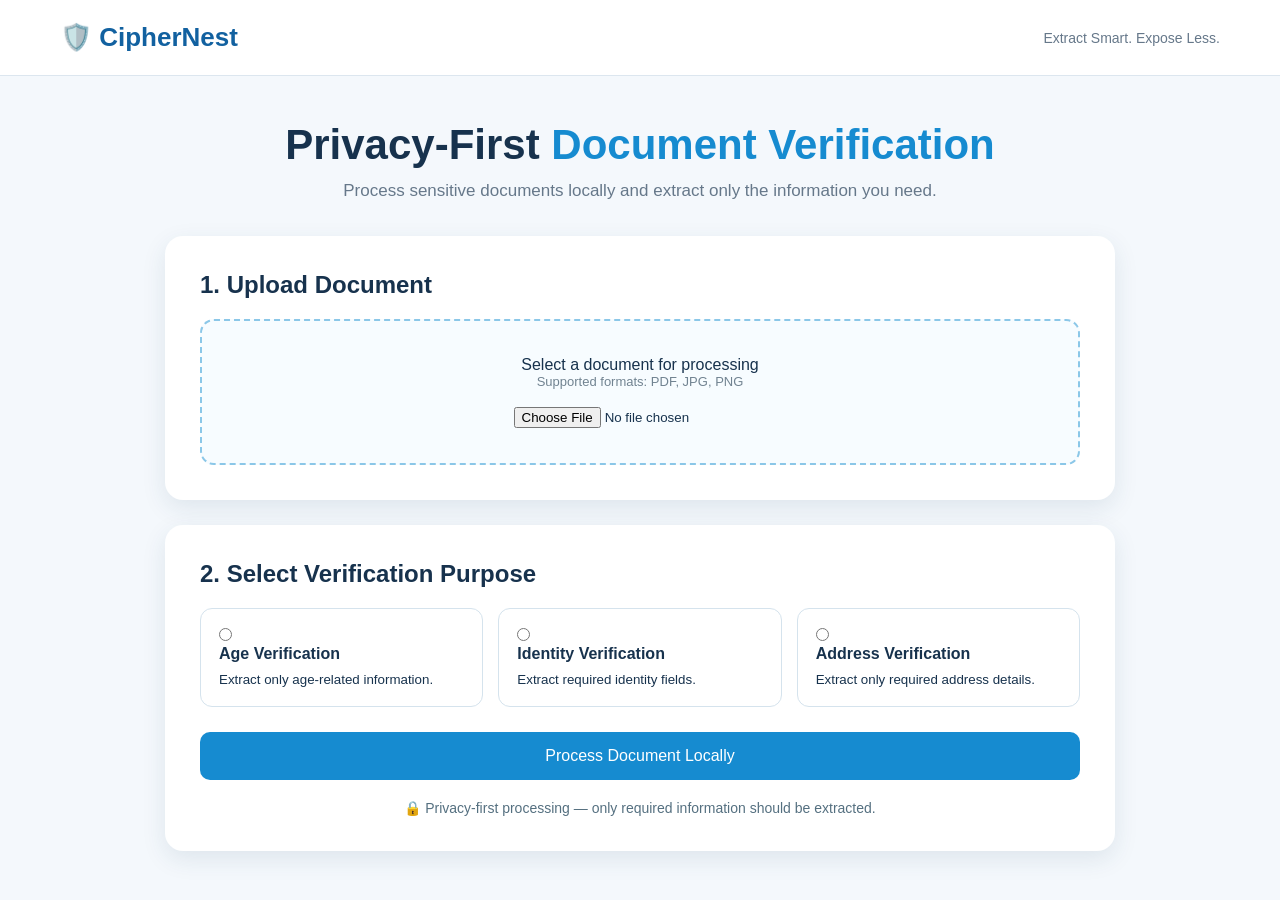
==== templates/index.html @ 23e9c2db "Initial CipherNest MVP" ====
<!DOCTYPE html>
<html lang="en">
<head>
    <meta charset="UTF-8">
    <meta name="viewport" content="width=device-width, initial-scale=1.0">

    <title>CipherNest</title>

    <style>
        * {
            box-sizing: border-box;
            margin: 0;
            padding: 0;
            font-family: Arial, sans-serif;
        }

        body {
            background: #f4f8fc;
            color: #17324d;
        }

        header {
            background: white;
            padding: 22px 60px;
            display: flex;
            justify-content: space-between;
            align-items: center;
            border-bottom: 1px solid #dce6ef;
        }

        .logo {
            font-size: 26px;
            font-weight: bold;
            color: #1261a0;
        }

        .tagline {
            color: #66788a;
            font-size: 14px;
        }

        .container {
            max-width: 1000px;
            margin: 45px auto;
            padding: 0 25px;
        }

        .hero {
            text-align: center;
            margin-bottom: 35px;
        }

        .hero h1 {
            font-size: 42px;
            margin-bottom: 12px;
        }

        .hero span {
            color: #168bd0;
        }

        .hero p {
            color: #66788a;
            font-size: 17px;
        }

        .card {
            background: white;
            padding: 35px;
            border-radius: 18px;
            box-shadow: 0 8px 25px rgba(30, 70, 100, 0.10);
            margin-bottom: 25px;
        }

        .card h2 {
            margin-bottom: 20px;
        }

        .upload-box {
            border: 2px dashed #8bc7e8;
            border-radius: 14px;
            padding: 35px;
            text-align: center;
            background: #f7fcff;
        }

        input[type="file"] {
            margin-top: 18px;
        }

        .purposes {
            display: grid;
            grid-template-columns: repeat(3, 1fr);
            gap: 15px;
            margin-top: 20px;
        }

        .purpose {
            border: 1px solid #d5e3ed;
            padding: 18px;
            border-radius: 12px;
            cursor: pointer;
            background: white;
        }

        .purpose:hover {
            border-color: #168bd0;
            background: #f3faff;
        }

        .purpose strong {
            display: block;
            margin-bottom: 7px;
        }

        button {
            width: 100%;
            margin-top: 25px;
            padding: 15px;
            border: none;
            border-radius: 10px;
            background: #168bd0;
            color: white;
            font-size: 16px;
            cursor: pointer;
        }

        button:hover {
            background: #126fa8;
        }

        .privacy {
            text-align: center;
            color: #557080;
            font-size: 14px;
            margin-top: 20px;
        }

        @media (max-width: 700px) {
            .purposes {
                grid-template-columns: 1fr;
            }

            header {
                padding: 20px;
            }

            .hero h1 {
                font-size: 32px;
            }
        }
    </style>
</head>

<body>

<header>
    <div class="logo">🛡️ CipherNest</div>
    <div class="tagline">Extract Smart. Expose Less.</div>
</header>

<div class="container">

    <div class="hero">
        <h1>
            Privacy-First <span>Document Verification</span>
        </h1>

        <p>
            Process sensitive documents locally and extract only the information you need.
        </p>
    </div>

    <form action="/process" method="POST" enctype="multipart/form-data">

        <div class="card">

            <h2>1. Upload Document</h2>

            <div class="upload-box">

                <p>Select a document for processing</p>

                <p style="font-size:13px; color:#718391;">
                    Supported formats: PDF, JPG, PNG
                </p>

                <input
                    type="file"
                    id="document"
                    name="document"
                    accept=".pdf,.jpg,.jpeg,.png"
                    required
                >

            </div>

        </div>

        <div class="card">

            <h2>2. Select Verification Purpose</h2>

            <div class="purposes">

                <label class="purpose">

                    <input
                        type="radio"
                        name="purpose"
                        value="age"
                        required
                    >

                    <strong>Age Verification</strong>

                    <small>
                        Extract only age-related information.
                    </small>

                </label>


                <label class="purpose">

                    <input
                        type="radio"
                        name="purpose"
                        value="identity"
                    >

                    <strong>Identity Verification</strong>

                    <small>
                        Extract required identity fields.
                    </small>

                </label>


                <label class="purpose">

                    <input
                        type="radio"
                        name="purpose"
                        value="address"
                    >

                    <strong>Address Verification</strong>

                    <small>
                        Extract only required address details.
                    </small>

                </label>

            </div>

            <button type="submit">
                Process Document Locally
            </button>

            <div class="privacy">
                🔒 Privacy-first processing — only required information should be extracted.
            </div>

        </div>

    </form>

</div>

</body>
</html>
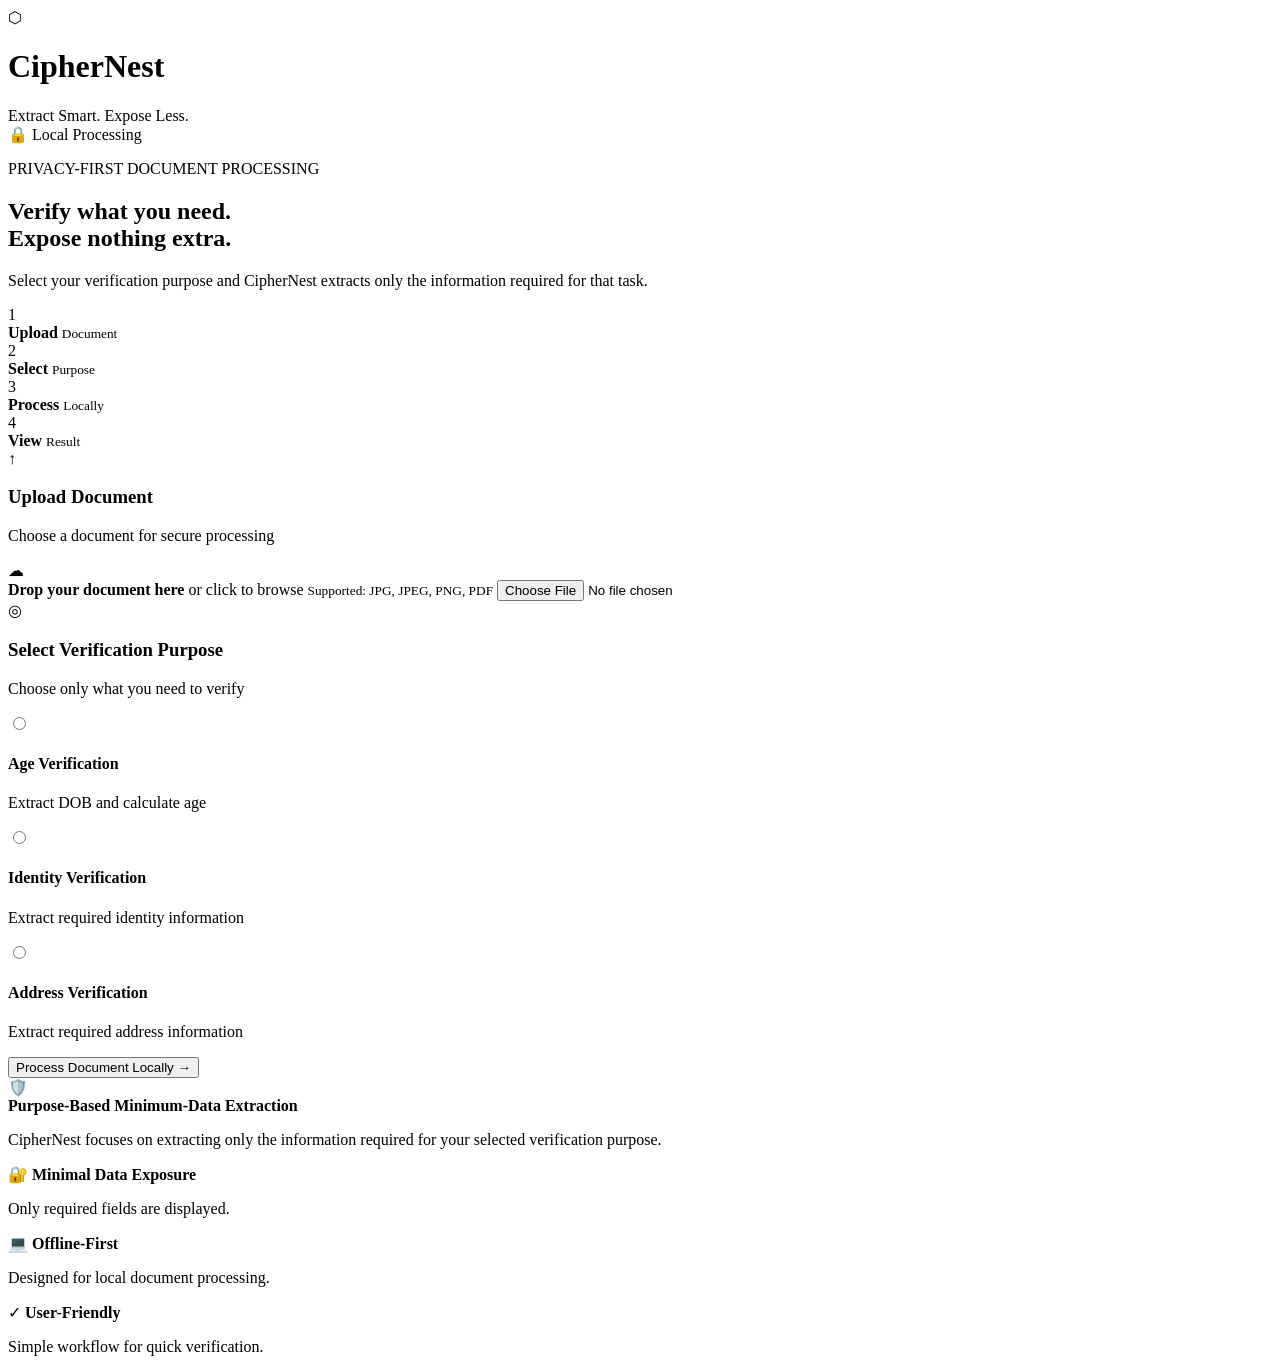
==== commit ec0ecbcd: "Update CipherNest UI and prototype" ====
--- a/templates/index.html
+++ b/templates/index.html
@@ -3,272 +3,248 @@
 <head>
     <meta charset="UTF-8">
     <meta name="viewport" content="width=device-width, initial-scale=1.0">
-
     <title>CipherNest</title>
 
-    <style>
-        * {
-            box-sizing: border-box;
-            margin: 0;
-            padding: 0;
-            font-family: Arial, sans-serif;
-        }
-
-        body {
-            background: #f4f8fc;
-            color: #17324d;
-        }
-
-        header {
-            background: white;
-            padding: 22px 60px;
-            display: flex;
-            justify-content: space-between;
-            align-items: center;
-            border-bottom: 1px solid #dce6ef;
-        }
-
-        .logo {
-            font-size: 26px;
-            font-weight: bold;
-            color: #1261a0;
-        }
-
-        .tagline {
-            color: #66788a;
-            font-size: 14px;
-        }
-
-        .container {
-            max-width: 1000px;
-            margin: 45px auto;
-            padding: 0 25px;
-        }
-
-        .hero {
-            text-align: center;
-            margin-bottom: 35px;
-        }
-
-        .hero h1 {
-            font-size: 42px;
-            margin-bottom: 12px;
-        }
-
-        .hero span {
-            color: #168bd0;
-        }
-
-        .hero p {
-            color: #66788a;
-            font-size: 17px;
-        }
-
-        .card {
-            background: white;
-            padding: 35px;
-            border-radius: 18px;
-            box-shadow: 0 8px 25px rgba(30, 70, 100, 0.10);
-            margin-bottom: 25px;
-        }
-
-        .card h2 {
-            margin-bottom: 20px;
-        }
-
-        .upload-box {
-            border: 2px dashed #8bc7e8;
-            border-radius: 14px;
-            padding: 35px;
-            text-align: center;
-            background: #f7fcff;
-        }
-
-        input[type="file"] {
-            margin-top: 18px;
-        }
-
-        .purposes {
-            display: grid;
-            grid-template-columns: repeat(3, 1fr);
-            gap: 15px;
-            margin-top: 20px;
-        }
-
-        .purpose {
-            border: 1px solid #d5e3ed;
-            padding: 18px;
-            border-radius: 12px;
-            cursor: pointer;
-            background: white;
-        }
-
-        .purpose:hover {
-            border-color: #168bd0;
-            background: #f3faff;
-        }
-
-        .purpose strong {
-            display: block;
-            margin-bottom: 7px;
-        }
-
-        button {
-            width: 100%;
-            margin-top: 25px;
-            padding: 15px;
-            border: none;
-            border-radius: 10px;
-            background: #168bd0;
-            color: white;
-            font-size: 16px;
-            cursor: pointer;
-        }
-
-        button:hover {
-            background: #126fa8;
-        }
-
-        .privacy {
-            text-align: center;
-            color: #557080;
-            font-size: 14px;
-            margin-top: 20px;
-        }
-
-        @media (max-width: 700px) {
-            .purposes {
-                grid-template-columns: 1fr;
-            }
-
-            header {
-                padding: 20px;
-            }
-
-            .hero h1 {
-                font-size: 32px;
-            }
-        }
-    </style>
+    <link rel="stylesheet"
+          href="{{ url_for('static', filename='style.css') }}">
 </head>
 
 <body>
 
-<header>
-    <div class="logo">🛡️ CipherNest</div>
-    <div class="tagline">Extract Smart. Expose Less.</div>
-</header>
-
-<div class="container">
-
-    <div class="hero">
-        <h1>
-            Privacy-First <span>Document Verification</span>
-        </h1>
-
-        <p>
-            Process sensitive documents locally and extract only the information you need.
-        </p>
-    </div>
-
-    <form action="/process" method="POST" enctype="multipart/form-data">
-
-        <div class="card">
-
-            <h2>1. Upload Document</h2>
-
-            <div class="upload-box">
-
-                <p>Select a document for processing</p>
-
-                <p style="font-size:13px; color:#718391;">
-                    Supported formats: PDF, JPG, PNG
+    <header class="navbar">
+        <div class="brand">
+            <div class="shield">⬡</div>
+            <div>
+                <h1>CipherNest</h1>
+                <span>Extract Smart. Expose Less.</span>
+            </div>
+        </div>
+
+        <div class="nav-status">
+            🔒 Local Processing
+        </div>
+    </header>
+
+
+    <main class="container">
+
+        <!-- Intro -->
+        <section class="hero">
+            <div>
+                <p class="tag">PRIVACY-FIRST DOCUMENT PROCESSING</p>
+                <h2>Verify what you need.<br>
+                    <span>Expose nothing extra.</span>
+                </h2>
+
+                <p class="hero-text">
+                    Select your verification purpose and CipherNest
+                    extracts only the information required for that task.
                 </p>
-
-                <input
-                    type="file"
-                    id="document"
-                    name="document"
-                    accept=".pdf,.jpg,.jpeg,.png"
-                    required
-                >
-
-            </div>
-
-        </div>
-
-        <div class="card">
-
-            <h2>2. Select Verification Purpose</h2>
-
-            <div class="purposes">
-
-                <label class="purpose">
+            </div>
+        </section>
+
+
+        <!-- Progress -->
+        <div class="steps">
+
+            <div class="step active">
+                <div class="step-number">1</div>
+                <div>
+                    <b>Upload</b>
+                    <small>Document</small>
+                </div>
+            </div>
+
+            <div class="line"></div>
+
+            <div class="step">
+                <div class="step-number">2</div>
+                <div>
+                    <b>Select</b>
+                    <small>Purpose</small>
+                </div>
+            </div>
+
+            <div class="line"></div>
+
+            <div class="step">
+                <div class="step-number">3</div>
+                <div>
+                    <b>Process</b>
+                    <small>Locally</small>
+                </div>
+            </div>
+
+            <div class="line"></div>
+
+            <div class="step">
+                <div class="step-number">4</div>
+                <div>
+                    <b>View</b>
+                    <small>Result</small>
+                </div>
+            </div>
+
+        </div>
+
+
+        <form action="/process"
+              method="POST"
+              enctype="multipart/form-data">
+
+
+            <!-- Upload -->
+            <section class="card upload-card">
+
+                <div class="section-title">
+                    <span class="icon">↑</span>
+                    <div>
+                        <h3>Upload Document</h3>
+                        <p>Choose a document for secure processing</p>
+                    </div>
+                </div>
+
+                <label class="upload-box">
+
+                    <div class="upload-icon">☁</div>
+
+                    <strong>Drop your document here</strong>
+
+                    <span>or click to browse</span>
+
+                    <small>Supported: JPG, JPEG, PNG, PDF</small>
 
                     <input
-                        type="radio"
-                        name="purpose"
-                        value="age"
+                        type="file"
+                        name="document"
+                        accept=".jpg,.jpeg,.png,.pdf"
                         required
                     >
 
-                    <strong>Age Verification</strong>
-
-                    <small>
-                        Extract only age-related information.
-                    </small>
-
                 </label>
 
-
-                <label class="purpose">
-
-                    <input
-                        type="radio"
-                        name="purpose"
-                        value="identity"
-                    >
-
-                    <strong>Identity Verification</strong>
-
-                    <small>
-                        Extract required identity fields.
-                    </small>
-
-                </label>
-
-
-                <label class="purpose">
-
-                    <input
-                        type="radio"
-                        name="purpose"
-                        value="address"
-                    >
-
-                    <strong>Address Verification</strong>
-
-                    <small>
-                        Extract only required address details.
-                    </small>
-
-                </label>
-
-            </div>
-
-            <button type="submit">
-                Process Document Locally
-            </button>
-
-            <div class="privacy">
-                🔒 Privacy-first processing — only required information should be extracted.
-            </div>
-
-        </div>
-
-    </form>
-
-</div>
+            </section>
+
+
+            <!-- Purpose -->
+            <section class="card">
+
+                <div class="section-title">
+                    <span class="icon">◎</span>
+                    <div>
+                        <h3>Select Verification Purpose</h3>
+                        <p>Choose only what you need to verify</p>
+                    </div>
+                </div>
+
+
+                <div class="purpose-grid">
+
+                    <label class="purpose-card">
+                        <input
+                            type="radio"
+                            name="purpose"
+                            value="age"
+                            required
+                        >
+
+                        <div class="purpose-icon"></div>
+
+                        <div>
+                            <h4>Age Verification</h4>
+                            <p>Extract DOB and calculate age</p>
+                        </div>
+
+                    </label>
+
+
+                    <label class="purpose-card">
+                        <input
+                            type="radio"
+                            name="purpose"
+                            value="identity"
+                        >
+
+                        <div class="purpose-icon"></div>
+
+                        <div>
+                            <h4>Identity Verification</h4>
+                            <p>Extract required identity information</p>
+                        </div>
+
+                    </label>
+
+
+                    <label class="purpose-card">
+                        <input
+                            type="radio"
+                            name="purpose"
+                            value="address"
+                        >
+
+                        <div class="purpose-icon"></div>
+
+                        <div>
+                            <h4>Address Verification</h4>
+                            <p>Extract required address information</p>
+                        </div>
+
+                    </label>
+
+                </div>
+
+
+                <button type="submit">
+                    Process Document Locally
+                    <span>→</span>
+                </button>
+
+            </section>
+
+        </form>
+
+
+        <!-- Privacy message -->
+        <section class="privacy-banner">
+
+            <div class="privacy-icon">🛡️</div>
+
+            <div>
+                <strong>Purpose-Based Minimum-Data Extraction</strong>
+
+                <p>
+                    CipherNest focuses on extracting only the information
+                    required for your selected verification purpose.
+                </p>
+            </div>
+
+        </section>
+
+
+        <!-- Bottom features -->
+        <div class="features">
+
+            <div>
+                <span>🔐</span>
+                <strong>Minimal Data Exposure</strong>
+                <p>Only required fields are displayed.</p>
+            </div>
+
+            <div>
+                <span>💻</span>
+                <strong>Offline-First</strong>
+                <p>Designed for local document processing.</p>
+            </div>
+
+            <div>
+                <span>✓</span>
+                <strong>User-Friendly</strong>
+                <p>Simple workflow for quick verification.</p>
+            </div>
+
+        </div>
+
+    </main>
 
 </body>
 </html>
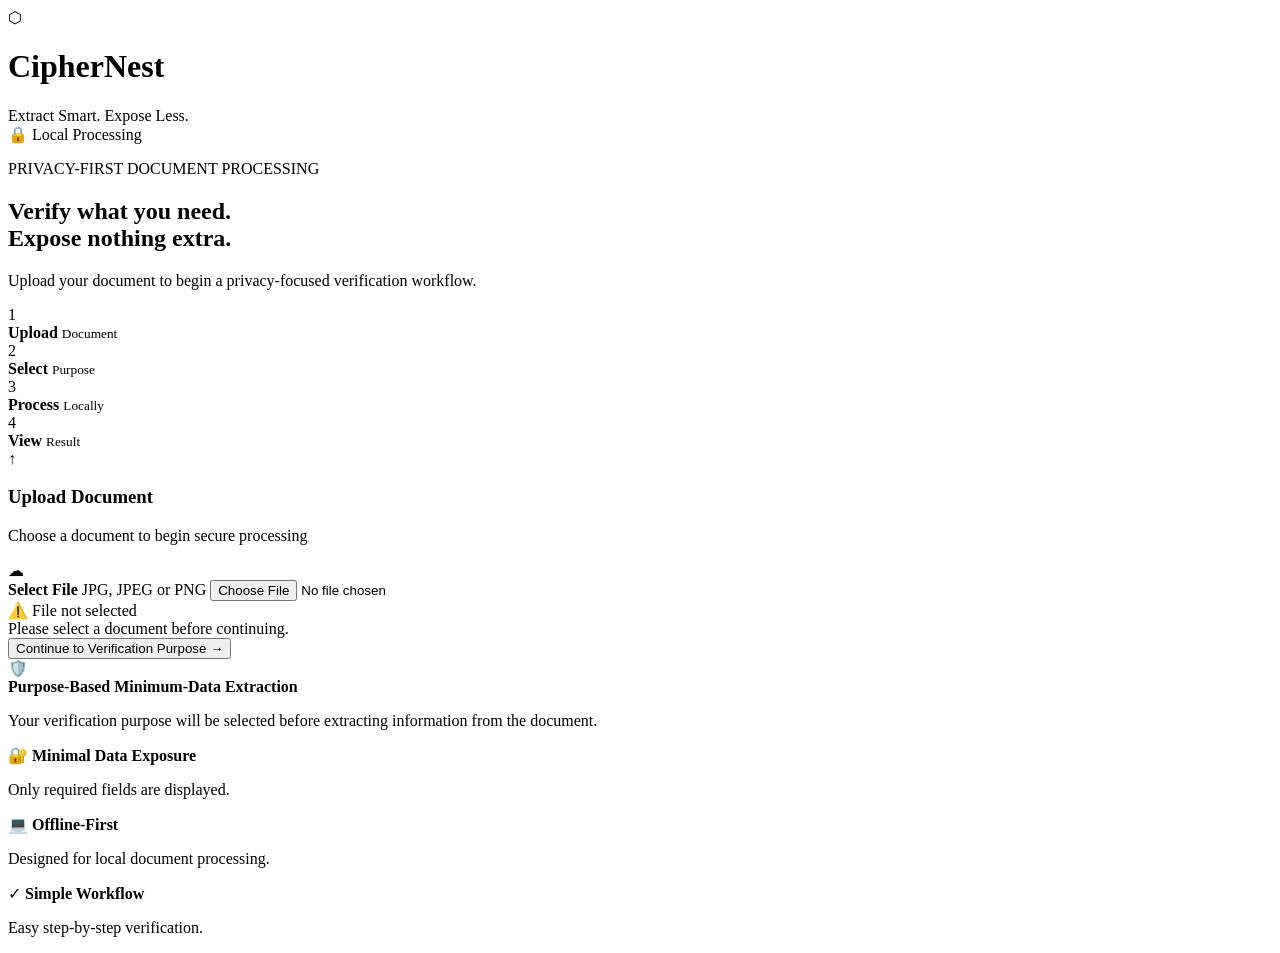
==== commit 2661d45a: "Finalize CipherNest prototype" ====
--- a/templates/index.html
+++ b/templates/index.html
@@ -1,250 +1,379 @@
 <!DOCTYPE html>
 <html lang="en">
+
 <head>
     <meta charset="UTF-8">
     <meta name="viewport" content="width=device-width, initial-scale=1.0">
-    <title>CipherNest</title>
+
+    <title>CipherNest - Upload</title>
 
     <link rel="stylesheet"
           href="{{ url_for('static', filename='style.css') }}">
 </head>
 
+
 <body>
 
-    <header class="navbar">
-        <div class="brand">
-            <div class="shield">⬡</div>
+
+<header class="navbar">
+
+    <div class="brand">
+
+        <div class="shield">⬡</div>
+
+        <div>
+            <h1>CipherNest</h1>
+            <span>Extract Smart. Expose Less.</span>
+        </div>
+
+    </div>
+
+
+    <div class="nav-status">
+        🔒 Local Processing
+    </div>
+
+</header>
+
+
+
+<main class="container">
+
+
+    <!-- HERO -->
+
+    <section class="hero">
+
+        <p class="tag">
+            PRIVACY-FIRST DOCUMENT PROCESSING
+        </p>
+
+        <h2>
+            Verify what you need.<br>
+            <span>Expose nothing extra.</span>
+        </h2>
+
+        <p class="hero-text">
+            Upload your document to begin a privacy-focused
+            verification workflow.
+        </p>
+
+    </section>
+
+
+
+    <!-- PROGRESS -->
+
+    <div class="steps">
+
+        <div class="step active">
+
+            <div class="step-number">1</div>
+
             <div>
-                <h1>CipherNest</h1>
-                <span>Extract Smart. Expose Less.</span>
-            </div>
-        </div>
-
-        <div class="nav-status">
-            🔒 Local Processing
-        </div>
-    </header>
-
-
-    <main class="container">
-
-        <!-- Intro -->
-        <section class="hero">
+                <b>Upload</b>
+                <small>Document</small>
+            </div>
+
+        </div>
+
+
+        <div class="line"></div>
+
+
+        <div class="step">
+
+            <div class="step-number">2</div>
+
             <div>
-                <p class="tag">PRIVACY-FIRST DOCUMENT PROCESSING</p>
-                <h2>Verify what you need.<br>
-                    <span>Expose nothing extra.</span>
-                </h2>
-
-                <p class="hero-text">
-                    Select your verification purpose and CipherNest
-                    extracts only the information required for that task.
-                </p>
-            </div>
+                <b>Select</b>
+                <small>Purpose</small>
+            </div>
+
+        </div>
+
+
+        <div class="line"></div>
+
+
+        <div class="step">
+
+            <div class="step-number">3</div>
+
+            <div>
+                <b>Process</b>
+                <small>Locally</small>
+            </div>
+
+        </div>
+
+
+        <div class="line"></div>
+
+
+        <div class="step">
+
+            <div class="step-number">4</div>
+
+            <div>
+                <b>View</b>
+                <small>Result</small>
+            </div>
+
+        </div>
+
+    </div>
+
+
+
+    <!-- UPLOAD FORM -->
+
+    <form id="uploadForm"
+          action="/upload"
+          method="POST"
+          enctype="multipart/form-data">
+
+
+        <section class="card upload-card">
+
+
+            <div class="section-title">
+
+                <span class="icon">↑</span>
+
+                <div>
+
+                    <h3>Upload Document</h3>
+
+                    <p>
+                        Choose a document to begin secure processing
+                    </p>
+
+                </div>
+
+            </div>
+
+
+
+            <!-- FILE AREA -->
+
+            <label class="upload-box"
+                   id="uploadBox">
+
+                <div class="upload-icon">
+                    ☁
+                </div>
+
+
+                <strong id="uploadText">
+                    Select File
+                </strong>
+
+
+                <span id="fileStatus">
+                    JPG, JPEG or PNG
+                </span>
+
+
+                <input
+                    type="file"
+                    id="document"
+                    name="document"
+                    accept=".jpg,.jpeg,.png"
+                >
+
+            </label>
+
+
+
+            <!-- ERROR MESSAGE -->
+
+            <div id="fileError"
+                 class="file-error">
+
+                ⚠️ File not selected<br>
+
+                <span>
+                    Please select a document before continuing.
+                </span>
+
+            </div>
+
+
+
+            <!-- CONTINUE -->
+
+            <button type="submit"
+                    class="continue-btn">
+
+                Continue to Verification Purpose
+
+                <span>→</span>
+
+            </button>
+
+
         </section>
 
-
-        <!-- Progress -->
-        <div class="steps">
-
-            <div class="step active">
-                <div class="step-number">1</div>
-                <div>
-                    <b>Upload</b>
-                    <small>Document</small>
-                </div>
-            </div>
-
-            <div class="line"></div>
-
-            <div class="step">
-                <div class="step-number">2</div>
-                <div>
-                    <b>Select</b>
-                    <small>Purpose</small>
-                </div>
-            </div>
-
-            <div class="line"></div>
-
-            <div class="step">
-                <div class="step-number">3</div>
-                <div>
-                    <b>Process</b>
-                    <small>Locally</small>
-                </div>
-            </div>
-
-            <div class="line"></div>
-
-            <div class="step">
-                <div class="step-number">4</div>
-                <div>
-                    <b>View</b>
-                    <small>Result</small>
-                </div>
-            </div>
-
-        </div>
-
-
-        <form action="/process"
-              method="POST"
-              enctype="multipart/form-data">
-
-
-            <!-- Upload -->
-            <section class="card upload-card">
-
-                <div class="section-title">
-                    <span class="icon">↑</span>
-                    <div>
-                        <h3>Upload Document</h3>
-                        <p>Choose a document for secure processing</p>
-                    </div>
-                </div>
-
-                <label class="upload-box">
-
-                    <div class="upload-icon">☁</div>
-
-                    <strong>Drop your document here</strong>
-
-                    <span>or click to browse</span>
-
-                    <small>Supported: JPG, JPEG, PNG, PDF</small>
-
-                    <input
-                        type="file"
-                        name="document"
-                        accept=".jpg,.jpeg,.png,.pdf"
-                        required
-                    >
-
-                </label>
-
-            </section>
-
-
-            <!-- Purpose -->
-            <section class="card">
-
-                <div class="section-title">
-                    <span class="icon">◎</span>
-                    <div>
-                        <h3>Select Verification Purpose</h3>
-                        <p>Choose only what you need to verify</p>
-                    </div>
-                </div>
-
-
-                <div class="purpose-grid">
-
-                    <label class="purpose-card">
-                        <input
-                            type="radio"
-                            name="purpose"
-                            value="age"
-                            required
-                        >
-
-                        <div class="purpose-icon"></div>
-
-                        <div>
-                            <h4>Age Verification</h4>
-                            <p>Extract DOB and calculate age</p>
-                        </div>
-
-                    </label>
-
-
-                    <label class="purpose-card">
-                        <input
-                            type="radio"
-                            name="purpose"
-                            value="identity"
-                        >
-
-                        <div class="purpose-icon"></div>
-
-                        <div>
-                            <h4>Identity Verification</h4>
-                            <p>Extract required identity information</p>
-                        </div>
-
-                    </label>
-
-
-                    <label class="purpose-card">
-                        <input
-                            type="radio"
-                            name="purpose"
-                            value="address"
-                        >
-
-                        <div class="purpose-icon"></div>
-
-                        <div>
-                            <h4>Address Verification</h4>
-                            <p>Extract required address information</p>
-                        </div>
-
-                    </label>
-
-                </div>
-
-
-                <button type="submit">
-                    Process Document Locally
-                    <span>→</span>
-                </button>
-
-            </section>
-
-        </form>
-
-
-        <!-- Privacy message -->
-        <section class="privacy-banner">
-
-            <div class="privacy-icon">🛡️</div>
-
-            <div>
-                <strong>Purpose-Based Minimum-Data Extraction</strong>
-
-                <p>
-                    CipherNest focuses on extracting only the information
-                    required for your selected verification purpose.
-                </p>
-            </div>
-
-        </section>
-
-
-        <!-- Bottom features -->
-        <div class="features">
-
-            <div>
-                <span>🔐</span>
-                <strong>Minimal Data Exposure</strong>
-                <p>Only required fields are displayed.</p>
-            </div>
-
-            <div>
-                <span>💻</span>
-                <strong>Offline-First</strong>
-                <p>Designed for local document processing.</p>
-            </div>
-
-            <div>
-                <span>✓</span>
-                <strong>User-Friendly</strong>
-                <p>Simple workflow for quick verification.</p>
-            </div>
-
-        </div>
-
-    </main>
+    </form>
+
+
+
+    <!-- PRIVACY MESSAGE -->
+
+    <section class="privacy-banner">
+
+        <div class="privacy-icon">
+            🛡️
+        </div>
+
+        <div>
+
+            <strong>
+                Purpose-Based Minimum-Data Extraction
+            </strong>
+
+            <p>
+                Your verification purpose will be selected
+                before extracting information from the document.
+            </p>
+
+        </div>
+
+    </section>
+
+
+
+    <!-- FEATURES -->
+
+    <div class="features">
+
+
+        <div>
+
+            <span>🔐</span>
+
+            <strong>
+                Minimal Data Exposure
+            </strong>
+
+            <p>
+                Only required fields are displayed.
+            </p>
+
+        </div>
+
+
+        <div>
+
+            <span>💻</span>
+
+            <strong>
+                Offline-First
+            </strong>
+
+            <p>
+                Designed for local document processing.
+            </p>
+
+        </div>
+
+
+        <div>
+
+            <span>✓</span>
+
+            <strong>
+                Simple Workflow
+            </strong>
+
+            <p>
+                Easy step-by-step verification.
+            </p>
+
+        </div>
+
+
+    </div>
+
+
+</main>
+
+
+
+<script>
+
+const form =
+    document.getElementById("uploadForm");
+
+const fileInput =
+    document.getElementById("document");
+
+const uploadText =
+    document.getElementById("uploadText");
+
+const fileStatus =
+    document.getElementById("fileStatus");
+
+const fileError =
+    document.getElementById("fileError");
+
+const uploadBox =
+    document.getElementById("uploadBox");
+
+
+
+/* File selected */
+
+fileInput.addEventListener("change", function () {
+
+    if (fileInput.files.length > 0) {
+
+        const file =
+            fileInput.files[0];
+
+        uploadText.textContent =
+            "✓ " + file.name;
+
+        fileStatus.textContent =
+            "File selected successfully";
+
+        fileError.style.display =
+            "none";
+
+        uploadBox.classList.remove(
+            "upload-error"
+        );
+
+    }
+
+});
+
+
+
+/* Continue button */
+
+form.addEventListener("submit", function (event) {
+
+    if (fileInput.files.length === 0) {
+
+        event.preventDefault();
+
+        fileError.style.display =
+            "block";
+
+        uploadBox.classList.add(
+            "upload-error"
+        );
+
+        return;
+    }
+
+});
+
+</script>
+
 
 </body>
+
 </html>
